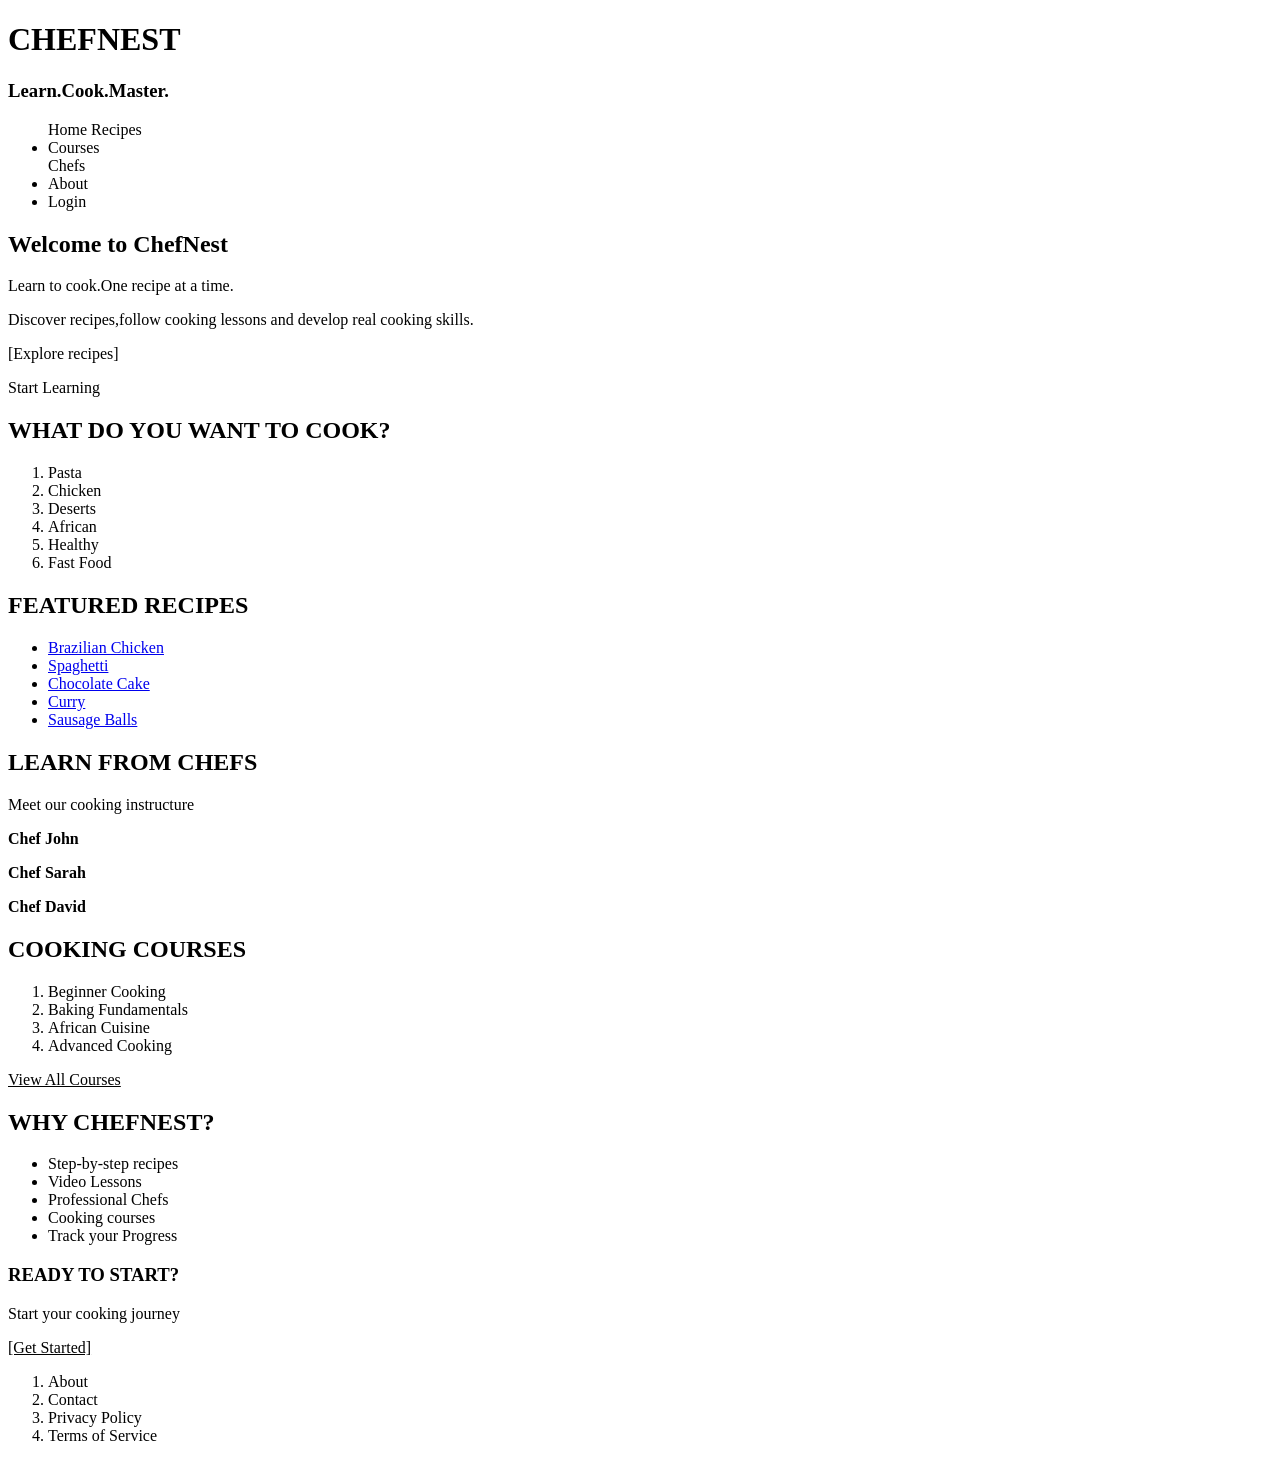
==== index.html @ 49bd219e "Phase 1 Completed Created the html pages for the project" ====
<!DOCTYPE html>
<html lang="en">
<head>
    <meta charset="UTF-8">
    <meta name="viewport" content="width=device-width, initial-scale=1.0">
    <title>ChefNest</title>
</head>
<body>
    <h1>CHEFNEST</h1>
    <h3>Learn.Cook.Master.</h3>

    <ul>
        <l1>Home</l1>
        <l1>Recipes</l1>
        <li>Courses</li>
        <l1>Chefs</l1>
        <li>About</li>
        <li>Login</li>
    </ul>

    <h2>Welcome to ChefNest</h2>
    <p>Learn to cook.One recipe at a time.</p>
    <p>Discover recipes,follow cooking lessons and develop real cooking skills.</p>
    <p>[Explore recipes]</p>
    <p>Start Learning</p>

    <h2>WHAT DO YOU WANT TO COOK?</h2>
    <ol>
        <li>Pasta</li>
        <li>Chicken</li>
        <li>Deserts</li>
        <li>African</li>
        <li>Healthy</li>
        <li>Fast Food</li>
    </ol>

    <h2>FEATURED RECIPES</h2>
    <ul>
        <li><a href="/Chicken.html">Brazilian Chicken</a></li>
        <li><a href="/Spaghetti.html">Spaghetti</a></li>
        <li><a href="Chocolate.html">Chocolate Cake</a></li>
        <li><a href="Curry.html">Curry</a></li>
        <li><a href="sausage.html">Sausage Balls</a></li>
    </ul>

    <h2>LEARN FROM CHEFS</h2>
    <p>Meet our cooking instructure</p>
    <p><strong>Chef John</strong></p>
    <p><strong>Chef Sarah</strong></p>
    <p><strong>Chef David</strong></p>

    <h2>COOKING COURSES</h2>
    <ol>
        <li>Beginner Cooking</li>
        <li>Baking Fundamentals</li>
        <li>African Cuisine</li>
        <li>Advanced Cooking</li>
    </ol>

    <p><u>View All Courses</u></p>

    <h2><strong>WHY CHEFNEST?</strong></h2>

    <ul>
        <li>Step-by-step recipes</li>
        <li>Video Lessons</li>
        <li>Professional Chefs</li>
        <li>Cooking courses</li>
        <li>Track your Progress</li>
    </ul>

    <h3>READY TO START?</h3>
    <p>Start your cooking journey</p>
    <p><u>[Get Started]</u></p>

    <ol>
        <li>About</li>
        <li>Contact</li>
        <li>Privacy Policy</li>
        <li>Terms of Service</li>
    </ol>
</body>
</html>
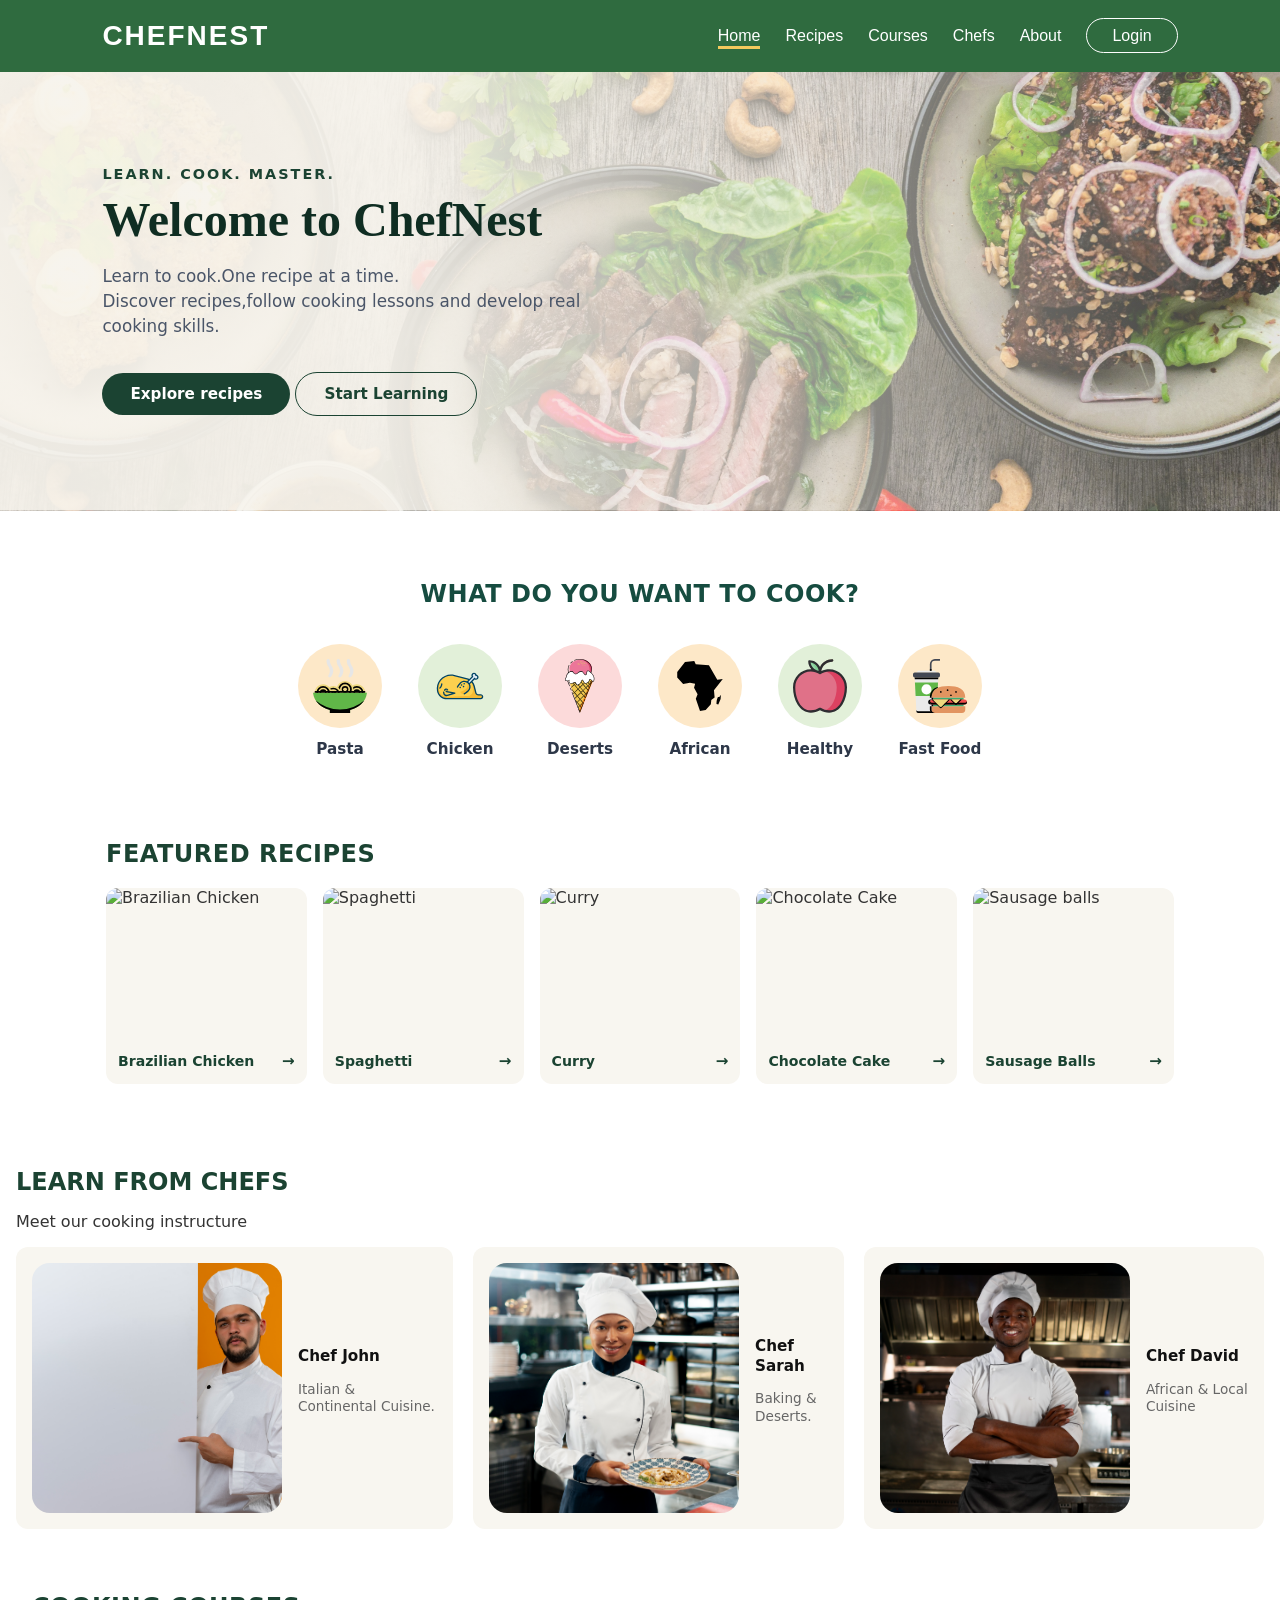
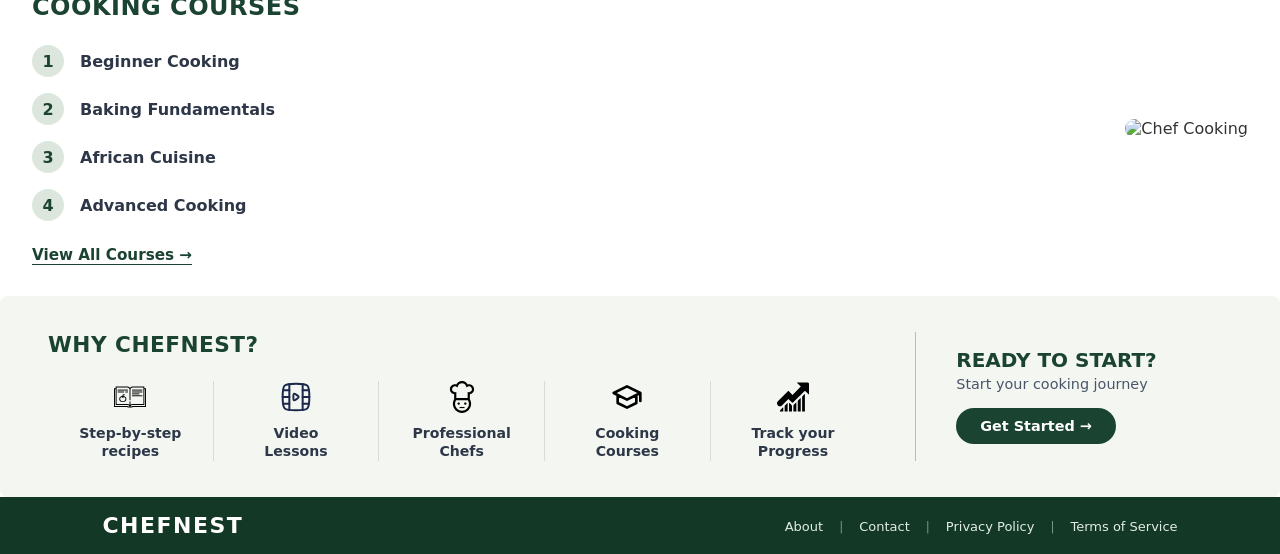
==== commit b83e6a65: "feat: complete ChefNest homepage styling and responsive design - Style homepage sections including h" ====
--- a/index.html
+++ b/index.html
@@ -3,81 +3,273 @@
 <head>
     <meta charset="UTF-8">
     <meta name="viewport" content="width=device-width, initial-scale=1.0">
+    <link rel="stylesheet" href="style.css">
     <title>ChefNest</title>
 </head>
 <body>
-    <h1>CHEFNEST</h1>
-    <h3>Learn.Cook.Master.</h3>
-
-    <ul>
-        <l1>Home</l1>
-        <l1>Recipes</l1>
-        <li>Courses</li>
-        <l1>Chefs</l1>
-        <li>About</li>
-        <li>Login</li>
-    </ul>
-
-    <h2>Welcome to ChefNest</h2>
-    <p>Learn to cook.One recipe at a time.</p>
-    <p>Discover recipes,follow cooking lessons and develop real cooking skills.</p>
-    <p>[Explore recipes]</p>
-    <p>Start Learning</p>
-
-    <h2>WHAT DO YOU WANT TO COOK?</h2>
-    <ol>
-        <li>Pasta</li>
-        <li>Chicken</li>
-        <li>Deserts</li>
-        <li>African</li>
-        <li>Healthy</li>
-        <li>Fast Food</li>
-    </ol>
-
-    <h2>FEATURED RECIPES</h2>
-    <ul>
-        <li><a href="/Chicken.html">Brazilian Chicken</a></li>
-        <li><a href="/Spaghetti.html">Spaghetti</a></li>
-        <li><a href="Chocolate.html">Chocolate Cake</a></li>
-        <li><a href="Curry.html">Curry</a></li>
-        <li><a href="sausage.html">Sausage Balls</a></li>
-    </ul>
-
-    <h2>LEARN FROM CHEFS</h2>
-    <p>Meet our cooking instructure</p>
-    <p><strong>Chef John</strong></p>
-    <p><strong>Chef Sarah</strong></p>
-    <p><strong>Chef David</strong></p>
-
-    <h2>COOKING COURSES</h2>
-    <ol>
-        <li>Beginner Cooking</li>
-        <li>Baking Fundamentals</li>
-        <li>African Cuisine</li>
-        <li>Advanced Cooking</li>
-    </ol>
-
-    <p><u>View All Courses</u></p>
-
-    <h2><strong>WHY CHEFNEST?</strong></h2>
-
-    <ul>
-        <li>Step-by-step recipes</li>
-        <li>Video Lessons</li>
-        <li>Professional Chefs</li>
-        <li>Cooking courses</li>
-        <li>Track your Progress</li>
-    </ul>
-
-    <h3>READY TO START?</h3>
-    <p>Start your cooking journey</p>
-    <p><u>[Get Started]</u></p>
-
-    <ol>
-        <li>About</li>
-        <li>Contact</li>
-        <li>Privacy Policy</li>
-        <li>Terms of Service</li>
-    </ol>
+
+    <header class="header">
+         <div class="logo">
+            <h1>CHEFNEST</h1>
+        </div>
+
+        <nav class="navbar">
+            <ul>
+                <li><a href="#">Home</a></li>
+                <li><a href="#">Recipes</a></li>
+                <li><a href="#">Courses</a></li>
+                <li><a href="#">Chefs</a></li>
+                <li><a href="#">About</a></li>
+                <li class="login"><a href="#">Login</a></li>
+            </ul>
+        </nav>
+    </header>
+
+    <section class="hero-banner">
+        <div class="hero-content">
+          
+            <p class="tagline">LEARN. COOK. MASTER.</p>
+            
+            <h2>Welcome to ChefNest</h2>
+            <p class="hero-description">
+                Learn to cook.One recipe at a time.<br> 
+                Discover recipes,follow cooking lessons and develop real cooking skills.
+
+            </p>
+           
+
+            <div class="hero-button">
+                <a href="#" class="btn-explore">Explore recipes</a>
+                <a href="#" class="btn-start">Start Learning</a>
+            </div>       
+        </div>
+    </section>
+    <section class="eat">
+        <h2>WHAT DO YOU WANT TO COOK?</h2>
+        <div class="food-list">
+            <ul>
+                <li>
+                    <a href="#">
+                        <div class="icon-circle yellow">
+                            <img src="./resources/pasta.svg" alt="Pasta">
+                        </div>
+                        <span>Pasta</span>
+                    </a>
+                </li>
+                <li>
+                    <a href="#">
+                        <div class="icon-circle green">
+                            <img src="./resources/chicken.svg" alt="Chicken">
+                        </div>
+                        <span>Chicken</span>
+                    </a>
+                </li>
+                <li>
+                    <a href="#">
+                        <div class="icon-circle pink">
+                            <img src="./resources/ice-cream.svg" alt="Deserts">
+                        </div>
+                        <span>Deserts</span>
+                    </a>
+                </li>
+                <li>
+                    <a href="#">
+                        <div class="icon-circle yellow">
+                            <img src="./resources/africa.svg" alt="African">
+                        </div>
+                        <span>African</span>
+                    </a>
+                </li>
+
+                <li>
+                    <a href="#">
+                        <div class="icon-circle green">
+                            <img src="./resources/apple.svg" alt="Healthy">
+                        </div>
+                        <span>Healthy</span>
+                    </a>
+                </li>
+                <li>
+                    <a href="#">
+                        <div class="icon-circle yellow">
+                            <img  src="./resources/fast-food.svg" alt="Fast food">
+                        </div>
+                        <span>Fast Food</span>
+                    </a>
+                </li>
+            </ul>
+        </div>
+    </section>
+
+    <section class="featured">
+        
+        <h2>FEATURED RECIPES</h2>
+
+        <div class="recipe-grid">
+
+            <div class="card">
+                <a href="./Chicken.html" class="recipe-card"> 
+                    <img src="https://images.unsplash.com/photo-1694579740719-0e601c5d2437?q=80&w=687&auto=format&fit=crop&ixlib=rb-4.1.0&ixid=M3wxMjA3fDB8MHxwaG90by1wYWdlfHx8fGVufDB8fHx8fA%3D%3D" alt="Brazilian Chicken">
+                    <div class="recipe-info">
+                        <strong>Brazilian Chicken</strong>
+                        <span class="arrow">&rarr; </span>
+                    </div>
+                </a>
+            </div>
+            <div class="card">
+                <a href="./Spaghetti.html" class="recipe-card">
+                    <img src="https://images.unsplash.com/photo-1692071097529-320eb2b32292?q=80&w=688&auto=format&fit=crop&ixlib=rb-4.1.0&ixid=M3wxMjA3fDB8MHxwaG90by1wYWdlfHx8fGVufDB8fHx8fA%3D%3D" alt="Spaghetti">
+                    <div class="recipe-info">
+                        <strong>Spaghetti</strong>
+                        <span class="arrow">&rarr; </span>
+                    </div>
+                </a>
+            </div>
+
+            <div class="card">
+                <a href="./Curry.html" class="recipe-card">
+                    <img src="https://images.unsplash.com/photo-1603894584373-5ac82b2ae398?q=80&w=1170&auto=format&fit=crop&ixlib=rb-4.1.0&ixid=M3wxMjA3fDB8MHxwaG90by1wYWdlfHx8fGVufDB8fHx8fA%3D%3D" alt="Curry">
+                    <div class="recipe-info">
+                        <strong>Curry</strong>
+                        <span class="arrow">&rarr; </span>
+                    </div>
+                </a>
+            </div>
+
+            <div class="card">
+                <a href="./Chocolate.html" class="recipe-card">
+                    <img src="https://images.unsplash.com/photo-1606313564200-e75d5e30476c?q=80&w=687&auto=format&fit=crop&ixlib=rb-4.1.0&ixid=M3wxMjA3fDB8MHxwaG90by1wYWdlfHx8fGVufDB8fHx8fA%3D%3D" alt="Chocolate Cake">
+                    <div class="recipe-info">
+                        <strong>Chocolate Cake</strong>
+                        <span class="arrow">&rarr; </span>
+                    </div>
+                </a>
+            </div>
+
+            <div class="card">
+                <a href="./sausage.html" class="recipe-card">
+                    <img src="https://images.unsplash.com/photo-1593001874117-c99c800e3eb8?q=80&w=1170&auto=format&fit=crop&ixlib=rb-4.1.0&ixid=M3wxMjA3fDB8MHxwaG90by1wYWdlfHx8fGVufDB8fHx8fA%3D%3D" alt="Sausage balls">
+                    <div class="recipe-info">
+                        <strong>Sausage Balls</strong>
+                        <span class="arrow">&rarr; </span>
+                    </div>
+                </a>
+            </div>
+
+        </div>
+
+    </section>
+
+    <section  class="profiles">
+        <h2 class="section-title">LEARN FROM CHEFS</h2>
+        <p class="selection-subtitle">Meet our cooking instructure</p>
+        
+        <div class="chef-profile">
+            <div class="chef-card">
+                <img src="./resources/John.jpg" alt="Chef John">
+               <div class="chef-info">
+                    <h3>Chef John</h3>
+                    <p> Italian & Continental Cuisine.</p>
+               </div>
+
+            </div>
+            <div class="chef-card">
+                <img src="./resources/Sarah.jpg" alt="Chef Sarah">
+                <div class="chef-info">
+                    <h3>Chef Sarah</h3>
+                    <p> Baking & Deserts.</p>
+                </div>
+            </div>
+
+            <div class="chef-card">
+                <img src="./resources/David.jpg" alt="Chef David">
+                <div class="chef-info">
+                    <h3>Chef David</h3>
+                    <p>African & Local Cuisine</p>
+                </div>
+            </div>
+            
+        </div>
+    </section>
+
+    <section class="cooking-courses">
+        <div class="courses-content">
+            <h2>COOKING COURSES</h2>
+            
+            <ol class="courses-list">
+                <li>Beginner Cooking</li>
+                <li>Baking Fundamentals</li>
+                <li>African Cuisine</li>
+                <li>Advanced Cooking</li>
+            </ol>
+            
+            <div class="view">
+                <a href="#">View All Courses &rarr;</a>
+            </div>
+        </div>
+
+        <div class="cooking-image">
+            <img src="https://images.unsplash.com/photo-1600565193348-f74bd3c7ccdf?q=80&w=1170&auto=format&fit=crop&ixlib=rb-4.1.0&ixid=M3wxMjA3fDB8MHxwaG90by1wYWdlfHx8fGVufDB8fHx8fA%3D%3D" alt="Chef Cooking">
+        </div>
+
+    </section>
+
+   <section class="why-chefnest-selection">
+        <div class="feature-block">
+            <h2 class="selection-title">WHY CHEFNEST?</h2>
+
+            <ul class="features-list">
+                <li>
+                    <img src="./resources/recipe-svgrepo-com.svg" alt="Recipes">
+                    <span>Step-by-step recipes</span>
+                </li>
+                <li>
+                   <img src="./resources/video-com.svg" alt="Video Lessons">
+                    <span>Video Lessons</span>
+                </li>
+
+                 <li>
+                    <img src="./resources/chef.svg" alt="Professional Chefs">
+                    <span>Professional Chefs</span>
+                </li>
+
+                 <li>
+                    <img src="./resources/graduation.svg" alt="Courses">
+                    <span>Cooking Courses</span>
+                </li>
+                
+                 <li>
+                    <img src="./resources/progress.svg" alt="Progress">
+                    <span>Track your Progress</span>
+                </li>
+
+            </ul>
+        </div>
+
+        <div class="divider"></div>
+
+        <div class="cta-block">
+            <h3>READY TO START?</h3>
+            <p>Start your cooking journey</p>
+            <a href="#" class="btn-primary">Get Started &rarr;</a>
+        </div>
+
+   </section>
+
+   
+    <footer class="footer">
+        <div class="footer-logo">
+            <h1>CHEFNEST</h1>
+        </div>
+        <nav class="footbar">
+            <ul>
+                <li><a href="#">About</a></li>
+                <li><a href="#">Contact</a></li>
+                <li><a href="#">Privacy Policy</a></li>
+                <li><a href="#">Terms of Service</a></li>
+            </ul>
+        </nav>
+    </footer>
+  
 </body>
 </html>
--- a/style.css
+++ b/style.css
@@ -0,0 +1,722 @@
+*{
+    box-sizing: border-box;
+}
+
+body{
+    margin: 0;
+    font-family: Arial, sans-serif;
+    color:#333;
+}
+
+.header {
+    background-color: #2f6b3f;
+    color:white;
+    display: flex;
+    justify-content: space-between;
+    align-items: center;
+    padding: 20px 8%;
+}
+
+.logo h1{
+    margin: 0;
+    font-size: 28px;
+    letter-spacing: 2px;
+
+}
+
+.navbar ul{
+    list-style: none;
+    display: flex;
+    gap: 25px;
+    margin: 0;
+    padding: 0;
+}
+
+.navbar a{
+    text-decoration: none;
+    color: white;
+    font-size: 16px;
+}
+
+.navbar a:hover{
+    color: #f4c95d;
+}
+
+.navbar li:first-child a{
+    border-bottom: 3px solid #f4c95d;
+    padding-bottom: 2px;
+}
+
+.login a{
+    border: 1px solid white;
+    padding:8px 25px;
+    border-radius: 25px;
+}
+
+.hero-banner{
+    background-image:linear-gradient(to right, rgba(248,245,238,0.95)30%,rgba(248,245,238,0.2)100%),url("./resources/food background Photo.jpg");
+    background-size: cover;
+    background-position: center right;
+    background-repeat: no-repeat;
+    background-color: #f8f5ee;
+    padding: 80px 8%;
+    display: flex;
+    align-items: center;
+    min-height: 420px;
+    font-family: system-ui, -apple-system, BlinkMacSystemFont, 'Segoe UI', Roboto, Oxygen, Ubuntu, Cantarell, 'Open Sans', 'Helvetica Neue', sans-serif;
+}
+.hero-content{
+    max-width: 500px;
+}
+
+.tagline{
+    color: #1b4332;
+    font-weight: 700;
+    font-size: 0.9rem;
+    letter-spacing: 2px;
+    text-transform: uppercase;
+    margin-bottom: 12px;
+}
+
+.hero-content h2{
+    font-family: Georgia, 'Times New Roman', Times, serif;
+    font-size: 3rem;
+    color: #0f2d22;
+    margin:0 0 16px 0;
+    line-height: 1.1;
+}
+
+.hero-description{
+    color: #4a5568;
+    font-size: 1.05rem;
+    line-height: 1.5;
+    margin-bottom: 32px;
+}
+
+.hero-buttons{
+    display: flex;
+    align-items: center;
+    gap: 16px;
+}
+
+.btn-explore{
+    background-color:#1b4332;
+    color: #ffffff;
+    padding: 12px 28px;
+    border-radius: 50px;
+    text-decoration: none;
+    font-weight: 600;
+    font-size: 0.95rem;
+    display: inline-flex;
+    align-items: center;
+    margin-bottom: 16px;
+    transition: background-color 0.2s ease;
+}
+
+.btn-explore:hover{
+    background-color:#2d6a4f;
+}
+.btn-start{
+    background-color: transparent;
+    color: #1b4332;
+    border: 1.5px solid #1b4332;
+    padding: 12px 28px;
+    border-radius: 50px;
+    text-decoration: none;
+    font-weight: 600;
+    font-size: 0.95rem;
+    display: inline-flex;
+    align-items: center;
+    justify-content: center;
+    transition: background-color 0.2s ease;
+}
+
+.btn-start:hover{
+    background-color: #2d6a4f;
+}
+
+.eat {
+    text-align: center;
+    padding: 50px 20px;
+    font-family: system-ui, -apple-system, sans-serif;
+
+}
+
+.eat h2{
+    font-size: 1.5rem;
+    font-weight: 700;
+    letter-spacing: 0.5px;
+    margin-bottom: 36px;
+    color: #164c40;
+}
+.food-list ul{
+    list-style: none;
+    display: flex;
+    align-items: center;
+    justify-content: center;
+    gap: 36px;
+    margin: 0;
+    padding: 0;
+    flex-wrap: wrap;
+}
+
+.food-list a{
+    display: flex;
+    flex-direction: column;
+    align-items: center;
+    gap: 12px;
+    text-decoration: none;
+    transition: transform 0.2s ease;
+}
+
+.food-list a:hover{
+    transform: translateY(-4px);
+}
+
+.food-list span{
+    color: #2d3748;
+    font-size: 0.95rem;
+    font-weight: 600;
+}
+
+.icon-circle{
+    width: 84px;
+    height: 84px;
+    border-radius: 50%;
+    display: flex;
+    align-items: center;
+    justify-content: center;
+    
+}
+
+.icon-circle img{
+    width: 64px;
+    height: 54px;
+    object-fit: contain;
+
+}
+
+.icon-circle.yellow{
+    background-color:#fde8c8;
+}
+
+.icon-circle.green{
+    background-color: #e2f0d9;
+}
+.icon-circle.pink{
+    background-color:#fcdada;
+}
+
+
+.featured{
+    max-width: 1100px;
+    margin: 0 auto;
+    padding: 32px 16px;
+    font-family: system-ui, -apple-system, BlinkMacSystemFont, 'Segoe UI', Roboto, Oxygen, Ubuntu, Cantarell, 'Open Sans', 'Helvetica Neue', sans-serif;
+
+}
+
+.featured h2{
+    font-size: 1.5rem;
+    font-weight: 700;
+    color: #1b4332;
+    margin: 0 0 20px 0;
+    letter-spacing: 0.5px;
+}
+
+.recipe-grid{
+    display: grid;
+    grid-template-columns: repeat(5, 1fr);
+    gap: 16px;
+}
+
+.card{
+    background-color: #f8f6f0;
+    border-radius: 12px;
+    overflow: hidden;
+    transition: transform 0.2s ease,box-shadow 0.2s ease;
+}
+
+.card:hover{
+    transform: translateY(-3px);
+    box-shadow: 0 6px 12px rgba(0,0,0,0,08);
+}
+
+.recipe-card{
+
+    display: flex;
+    flex-direction: column;
+    text-decoration: none;
+    color: inherit;
+    height: 100%;
+}
+
+.recipe-card img{
+    width: 100%;
+    height: 150px;
+    object-fit: cover;
+    display: block;
+}
+
+.recipe-info{
+    display: flex;
+    justify-content: space-between;
+    align-items: center;
+    padding: 14px 12px;
+    gap: 8px;
+}
+
+.recipe-info strong{
+    font-size: 0.88rem;
+    color: #1b4332;
+    font-weight: 700;
+    white-space: nowrap;
+    overflow: hidden;
+    text-overflow: ellipsis;
+}
+
+.recipe-info .arrow{
+    color: #1b4332;
+    font-weight: 700;
+    font-size: 0.95rem;
+    flex-shrink: 0;
+}
+
+.profiles{
+  padding: 32px 16px;
+  font-family: system-ui, -apple-system, BlinkMacSystemFont, 'Segoe UI', Roboto, Oxygen, Ubuntu, Cantarell, 'Open Sans', 'Helvetica Neue', sans-serif;
+    
+}
+.chef-profile{
+    display: flex;
+    grid-template: repeat(3,1fr);
+   justify-content: space-around;
+    gap: 20px;
+}
+
+.chef-card{
+    display: flex;
+    align-items: center;
+    gap: 16px;
+    background-color:#f8f6f0;
+    padding: 16px;
+    border-radius: 12px;
+}
+.chef-profile img{
+    width: 250px;
+    height: 250px;
+    border-radius: 18px;
+    flex-shrink: 0;
+    object-fit: cover;
+    
+}
+
+.section-title{
+    color:#1b4332;
+    font-size: 1.5rem;
+    font-weight: 700;
+    margin-bottom: 4px;
+    text-transform: uppercase;
+}
+.section-subtitle{
+    color:#555555;
+    margin-top: 0;
+    margin-bottom: 24px;
+    font-size: 0.95rem;
+}
+
+.chef-info h3{
+    margin: 0 0 4px 0;
+    font-size: 0.95rem;
+    color: #111111;
+
+}
+
+.chef-info{
+    margin: 0;
+    font-size: 0.85rem;
+    color: #666666;
+    line-height: 1.3;
+}
+
+.cooking-courses{
+    display: flex;
+    align-items: center;
+    justify-content: space-between;
+    gap: 40px;
+    padding: 32px;
+    font-family: system-ui,-apple-system,sans-serif;
+
+}
+
+.courses-contet .cooking-image{
+    flex: 1;
+}
+
+.courses-list{
+    list-style: none;
+    padding: 0;
+    margin: 24px 0;
+    counter-reset: course-counter;
+}
+
+.courses-list li{
+    counter-increment: course-counter;
+    display: flex;
+    align-items: center;
+    gap: 16px;
+    margin-bottom: 16px;
+    font-weight: 600;
+    color:#2d3748 ;
+}
+
+.courses-list li::before{
+    content:counter(course-counter);
+    background-color: #dce6dc;
+    color: #1b4332;
+    font-weight: 700;
+    width: 32px;
+    height: 32px;
+    border-radius: 50%;
+    display: flex;
+    align-items: center;
+    justify-content: center;
+    flex-shrink: 0;
+}
+.courses-content h2{
+    color:#1b4332;
+    font-size: 1.5rem;
+    font-weight: 700;
+    margin: 0;
+    letter-spacing: 0.5px;
+}
+
+.view a{
+    color:#1b4332;
+    font-weight: 700;
+    font-size: 0.95rem;
+    text-decoration: underline;
+    text-underline-offset: 4px;
+}
+.cooking-image img{
+    width: 100%;
+    max-height: 320px;
+    object-fit: cover;
+    border-radius: 16px;
+    display: block;
+}
+
+.why-chefnest-selection{
+    background-color:#f3f6f1;
+    padding:36px 48px;
+    display: flex;
+    align-items: center;
+    justify-content: space-between;
+    gap: 32px;
+    border-radius: 8px;
+    font-family: system-ui, -apple-system, BlinkMacSystemFont, 'Segoe UI', Roboto, Oxygen, Ubuntu, Cantarell, 'Open Sans', 'Helvetica Neue', sans-serif;
+}
+
+.feature-block{
+    flex: 3;
+}
+
+.cta-block{
+    flex: 1;
+    display: flex;
+    flex-direction: column;
+    align-items: flex-start;
+}
+
+.selection-title{
+    color: #1b4332;
+    font-size: 1.35rem;
+    font-weight: 700;
+    margin: 0 0 24px 0;
+    letter-spacing: 0.5px;
+}
+
+.features-list{
+    list-style: none;
+    padding: 0;
+    margin: 0;
+    display: flex;
+    align-items: stretch;
+    justify-content: space-between;
+}
+
+.features-list li{
+    flex: 1;
+    display: flex;
+    flex-direction: column;
+    align-items: center;
+    text-align: center;
+    justify-content: flex-start;  
+    padding: 0 16px;
+    border-right: 1px solid #d4ded4;
+    gap: 12px;
+}
+
+.features-list li:last-child{
+    border-right: none;
+}
+
+.features-list img{
+    width: 32px;
+    height: 32px;
+    object-fit: contain;
+    display: block;
+}
+
+.features-list span{
+    font-size: 0.88rem;
+    font-weight: 600;
+    color: #2d3748;
+    line-height: 1.25;
+    max-width: 110px;
+}
+
+.divider{
+    width: 1px;
+    background-color:#b0c2b0;
+    align-self: stretch;
+    margin: 0 8px;
+}
+.cta-block h3{
+    color: #1b4332;
+    font-size: 1.25rem;
+    font-weight: 700;
+    margin: 0 0 4px 0;
+}
+
+.cta-block p{
+    color: #4a5568;
+    font-size: 0.9rem;
+    margin: 0 0 16px 0;
+}
+
+.btn-primary{
+    background-color:#1b4332;
+    color:#ffffff;
+    padding: 10px 24px;
+    border-radius: 50px;
+    text-decoration: none;
+    font-weight: 600;
+    font-size: 0.9rem;
+    display: inline-flex;
+    align-items: center;
+    gap: 8px;
+    transition: background-color 0.2s ease;
+}
+
+.btn-primary:hover{
+    background-color:#133825;
+}
+/* Foot bar,everything else comes on the top*/
+.footer {
+    background-color: #133825;
+    color:white;
+    display: flex;
+    justify-content: space-between;
+    align-items: center;
+    padding: 16px 8%;
+    font-family: system-ui, -apple-system, BlinkMacSystemFont, 'Segoe UI', Roboto, Oxygen, Ubuntu, Cantarell, 'Open Sans', 'Helvetica Neue', sans-serif;
+}
+
+.footer-logo h1{
+    margin: 0;
+    font-size: 22px;
+    font-weight: 700;
+    letter-spacing: 1.5px;
+
+}
+
+.footbar ul{
+    list-style: none;
+    display: flex;
+    align-items: center;
+    gap: 16px;
+    margin: 0;
+    padding: 0;
+}
+
+.footbar a{
+    color: #e2ece9;
+    text-decoration: none;
+    font-size: 13px;
+    font-weight: 500;
+    transition: color 0.2s ease;
+}
+
+.footbar a:hover{
+    color:#ffffff;
+}
+
+.footbar li:not(:last-child)::after{
+    content: "|";
+    margin-left: 16px;
+    color: #729e83;
+    font-size: 12px;
+}
+
+
+@media (max-width:1024px){
+
+    .header{
+        padding:20px 4%;
+    }
+    .hero-banner{
+        padding: 60px 4%;
+    }
+
+    .recipe-grid{
+        grid-template-columns: repeat(3,1fr);
+    }
+
+    .chef-profile{
+        flex-wrap: wrap;
+    }
+
+    .why-chefnest-selection{
+        flex-direction: column;
+        align-items: stretch;
+        padding: 32px 24px;
+    }
+    .divider{
+        display: none;
+    }
+
+}
+
+@media (max-width: 768px){
+    .header{
+        flex-direction: column;
+        gap: 16px;
+        padding: 16px 4%;
+        text-align: center;
+    }
+
+    .navbar ul{
+        flex-wrap: wrap;
+        justify-content: center;
+        gap: 16px;
+    }
+
+    .hero-banner{
+        padding: 40px 5%;
+        min-height: auto;
+        background-position: center;
+    }
+
+    .hero-content{
+        width: 100%;
+        text-align: center;
+    }
+
+    .hero-buttons{
+        justify-content: center;
+    }
+
+    .recipe-grid{
+        grid-template-columns: repeat(2, 1fr);
+    }
+    .chef-profile{
+        flex-direction: column;
+        align-items: center;
+    }
+
+    .chef-card{
+        flex-direction: column;
+        text-align: center;
+        width: 100%;
+    }
+
+    .chef-profile img{
+        width: 100%;
+        max-width: 250px;
+        height: auto;
+    }
+    .cooking-courses{
+        flex-direction: column;
+        padding: 24px 16px;
+    }
+
+    .features-list{
+        flex-direction: column;
+        gap: 20px;
+    }
+
+    .features-list li{
+        border-right: none;
+        border-bottom: 1px solid #d4ded4;
+        padding-bottom: 16px;
+    }
+
+    .features-list li:last-child{
+        border-bottom:none;
+    }
+
+    .features-list span{
+        max-width: 100%;
+    }
+
+    .footer{
+        flex-direction: column;
+        gap: 16px;
+        text-align: center;
+    }
+
+    .cta-block{
+        display: flex;
+        align-items: center;
+    }
+
+    .footbar ul{
+        flex-wrap: wrap;
+        justify-content: center;
+    }
+}
+
+@media (max-width:480px){
+
+    .hero-content h2{
+        font-size: 2rem;
+    }
+    .hero-buttons{
+        flex-direction: column;
+        width: 100%;
+        gap: 12px;      
+    }
+   
+
+    .btn-explore,.btn-start{
+        width: 100%;
+        justify-content: center;
+    }
+
+    .recipe-grid{
+        grid-template-columns: 1fr;
+    }
+
+    .food-list ul{
+        gap:16px;
+    }
+    .icon-circle{
+        width: 64px;
+        height: 68px;
+    }
+    .icon-circle img{
+        width: 44px;
+        height: 38px;
+    }
+
+    .footbar li:not(:last-child)::after{
+        content: "";
+        margin-left: 0;
+    }
+
+    .footbar ul{
+        gap:12px;
+    }
+
+}
